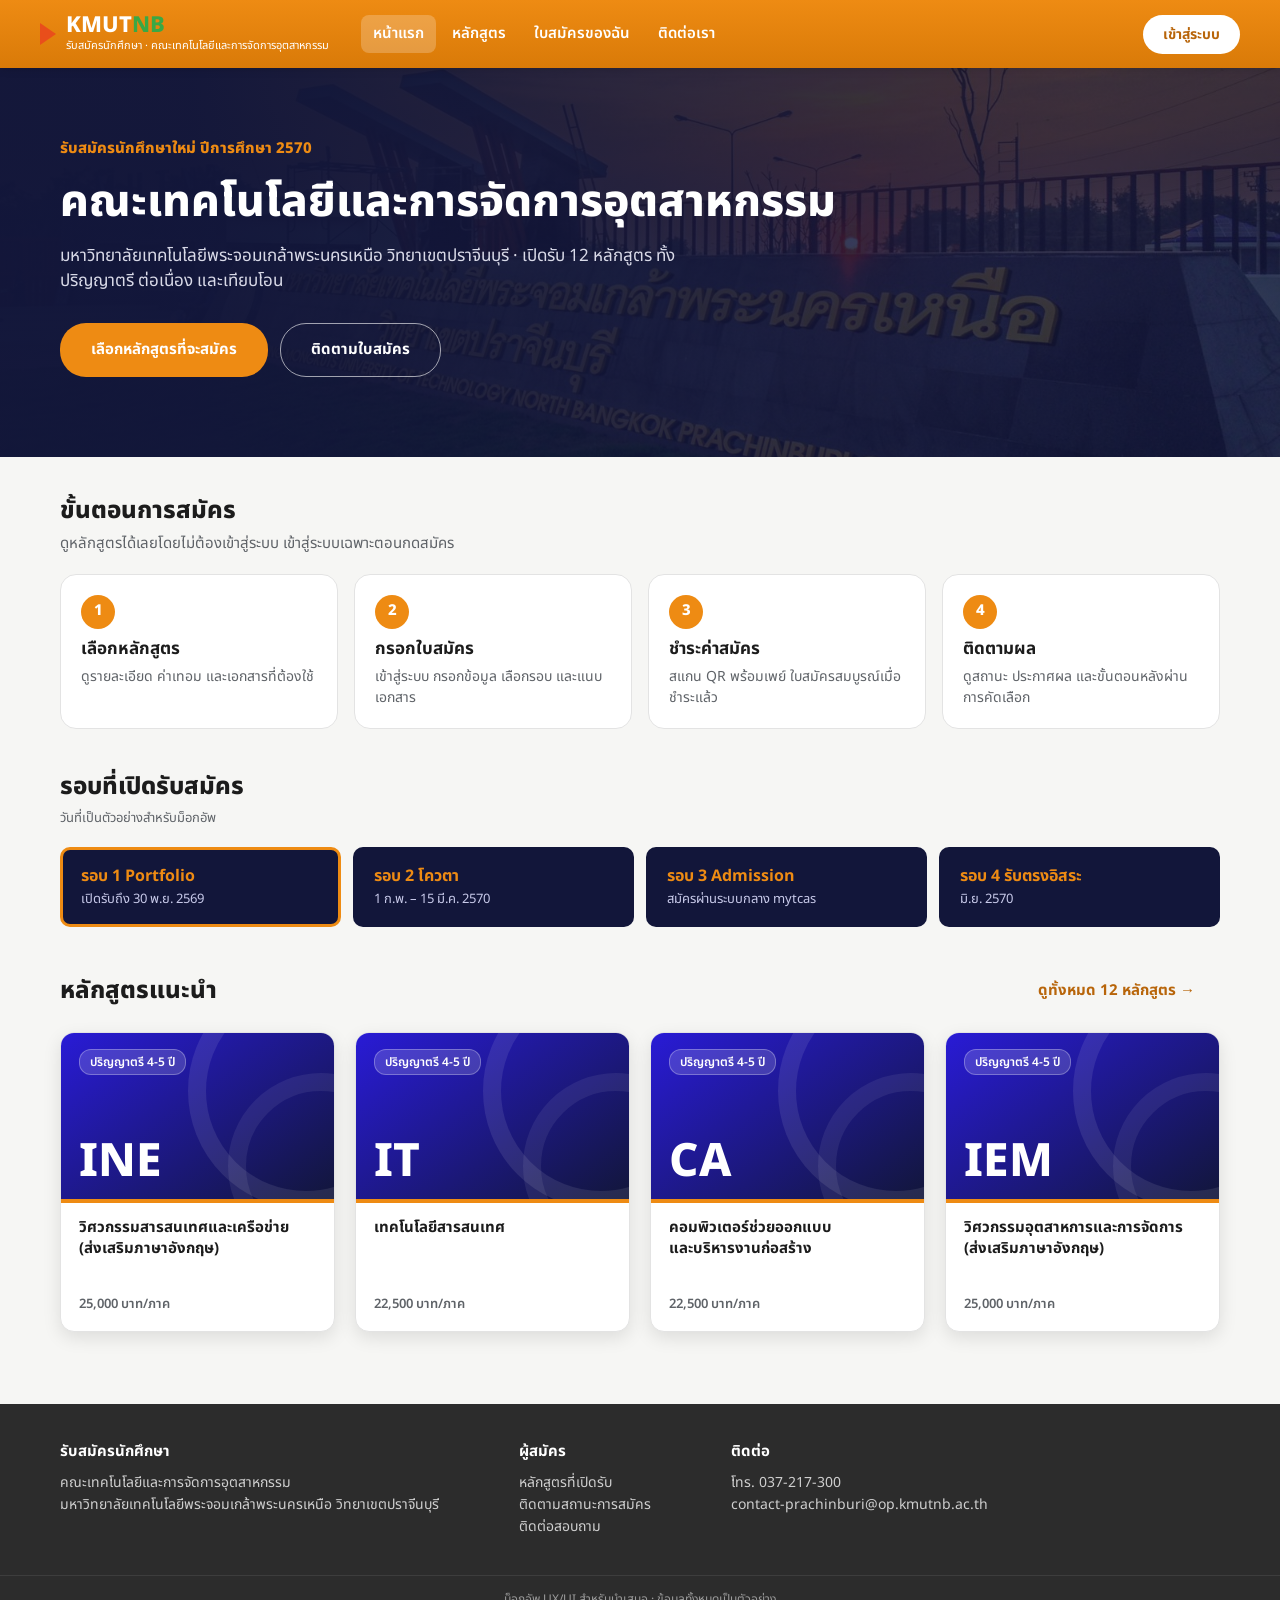
==== index.html @ 2e982b3c "Add clickable HTML mockup of the admissions flow 14 screens matching the Figma file: home, programs," ====
<!DOCTYPE html>
<html lang="th">
<head>
<meta charset="UTF-8">
<meta name="viewport" content="width=device-width, initial-scale=1.0">
<title>รับสมัครนักศึกษา | คณะเทคโนโลยีและการจัดการอุตสาหกรรม มจพ. ปราจีนบุรี</title>
<link rel="preconnect" href="https://fonts.googleapis.com">
<link href="https://fonts.googleapis.com/css2?family=Noto+Sans+Thai:wght@400;500;600;700;800&display=swap" rel="stylesheet">
<link rel="stylesheet" href="css/app.css">
</head>
<body data-nav="index.html">
<div id="header"></div>

<main id="main">
  <section class="hero">
    <img src="assets/photos/building2.jpg" alt="">
    <div class="hero-inner">
      <div class="eyebrow">รับสมัครนักศึกษาใหม่ ปีการศึกษา 2570</div>
      <h1>คณะเทคโนโลยีและการจัดการอุตสาหกรรม</h1>
      <p>มหาวิทยาลัยเทคโนโลยีพระจอมเกล้าพระนครเหนือ วิทยาเขตปราจีนบุรี · เปิดรับ 12 หลักสูตร ทั้งปริญญาตรี ต่อเนื่อง และเทียบโอน</p>
      <div class="row">
        <a class="btn btn-primary btn-lg" href="programs.html">เลือกหลักสูตรที่จะสมัคร</a>
        <a class="btn btn-ondark btn-lg" href="login.html">ติดตามใบสมัคร</a>
      </div>
    </div>
  </section>

  <div class="container page">
    <section class="home-sec">
      <h2 class="section-title">ขั้นตอนการสมัคร</h2>
      <p class="sub">ดูหลักสูตรได้เลยโดยไม่ต้องเข้าสู่ระบบ เข้าสู่ระบบเฉพาะตอนกดสมัคร</p>
      <div class="steps">
        <div class="step"><div class="num">1</div><h3>เลือกหลักสูตร</h3><p>ดูรายละเอียด ค่าเทอม และเอกสารที่ต้องใช้</p></div>
        <div class="step"><div class="num">2</div><h3>กรอกใบสมัคร</h3><p>เข้าสู่ระบบ กรอกข้อมูล เลือกรอบ และแนบเอกสาร</p></div>
        <div class="step"><div class="num">3</div><h3>ชำระค่าสมัคร</h3><p>สแกน QR พร้อมเพย์ ใบสมัครสมบูรณ์เมื่อชำระแล้ว</p></div>
        <div class="step"><div class="num">4</div><h3>ติดตามผล</h3><p>ดูสถานะ ประกาศผล และขั้นตอนหลังผ่านการคัดเลือก</p></div>
      </div>
    </section>

    <section class="home-sec">
      <h2 class="section-title">รอบที่เปิดรับสมัคร</h2>
      <p class="sub small">วันที่เป็นตัวอย่างสำหรับม็อกอัพ</p>
      <div class="rounds">
        <div class="round now"><b>รอบ 1 Portfolio</b><span>เปิดรับถึง 30 พ.ย. 2569</span></div>
        <div class="round"><b>รอบ 2 โควตา</b><span>1 ก.พ. – 15 มี.ค. 2570</span></div>
        <div class="round"><b>รอบ 3 Admission</b><span>สมัครผ่านระบบกลาง mytcas</span></div>
        <div class="round"><b>รอบ 4 รับตรงอิสระ</b><span>มิ.ย. 2570</span></div>
      </div>
    </section>

    <section class="home-sec">
      <div class="head-row">
        <h2 class="section-title">หลักสูตรแนะนำ</h2>
        <a class="btn btn-ghost" href="programs.html">ดูทั้งหมด 12 หลักสูตร →</a>
      </div>
      <div class="grid-programs" id="featured"></div>
    </section>
  </div>
</main>

<div id="footer"></div>
<script src="js/data.js"></script>
<script src="js/mock.js"></script>
<script>
  document.getElementById("featured").innerHTML =
    ["INE","IT","CA","IEM"].map(c => programCard(PROGRAMS.find(p => p.code === c))).join("");
</script>
</body>
</html>
---- css/app.css ----
/* ==========================================================================
   KMUTNB Admissions mockup — styles
   Tokens mirror the "Theme" variable collection in the Figma file.
   ========================================================================== */

:root{
  --orange-500:#EE8B13; --orange-600:#D97A08; --orange-700:#B8650A; --orange-50:#FFF5E8;
  --navy-900:#12163A; --navy-700:#1F2456;
  --ink:#1C1C1C; --charcoal:#2C2C2C; --muted:#5F6368; --line:#E3E3E3; --bg:#F6F6F4; --white:#FFFFFF;
  --green-500:#2FA84F; --green-50:#ECF8EF; --red-500:#D93F33;
  --blue-500:#2B6CDF; --blue-50:#EAF1FD; --yellow-50:#FFF8E1;
  --input-line:#CFCFCF;
  --r-sm:6px; --r-md:10px; --r-lg:16px;
  --shadow-1:0 1px 2px rgba(0,0,0,.05);
  --shadow-2:0 8px 24px rgba(0,0,0,.10);
  --header-h:68px;
  --font:"Noto Sans Thai","Segoe UI",Tahoma,sans-serif;
}

*{ box-sizing:border-box; }
html{ scroll-behavior:smooth; scroll-padding-top:calc(var(--header-h) + 16px); }
body{ margin:0; font-family:var(--font); font-size:15px; line-height:1.5; color:var(--ink); background:var(--bg); min-height:100vh; display:flex; flex-direction:column; }
main{ flex:1 0 auto; }
img{ max-width:100%; display:block; }
a{ color:inherit; }
button,input,select,textarea{ font:inherit; color:inherit; }
button{ cursor:pointer; }
h1,h2,h3,p,ul,ol,dl,dd{ margin:0; }
ul,ol{ padding:0; }
:focus-visible{ outline:3px solid var(--blue-500); outline-offset:2px; border-radius:4px; }
[hidden]{ display:none !important; }
.sr-only{ position:absolute; width:1px; height:1px; overflow:hidden; clip:rect(0 0 0 0); white-space:nowrap; }

/* page width: 1160 content (Figma: 140px side padding on 1440) / 820 for forms */
.container,.narrow{ width:100%; margin:0 auto; padding-left:20px; padding-right:20px; }
.container{ max-width:1200px; }
.narrow{ max-width:860px; }
.page{ padding-top:36px; padding-bottom:72px; }
.stack>*+*{ margin-top:20px; }
.row{ display:flex; align-items:center; gap:12px; flex-wrap:wrap; }
.spacer{ flex:1; }
.muted{ color:var(--muted); }
.small{ font-size:13px; }
.req{ color:var(--red-500); }
.opt{ color:var(--muted); font-weight:400; }

/* ---------------- Header (component: Header) ---------------- */
.skip{ position:absolute; left:-999px; top:8px; z-index:999; background:#fff; padding:8px 14px; border-radius:6px; }
.skip:focus{ left:8px; }
.topbar{ position:sticky; top:0; z-index:100; background:linear-gradient(180deg,var(--orange-500),var(--orange-600)); color:#fff; box-shadow:0 2px 8px rgba(0,0,0,.12); }
.topbar-inner{ max-width:1440px; margin:0 auto; height:var(--header-h); padding:0 40px; display:flex; align-items:center; gap:32px; }
.brand{ display:flex; align-items:center; gap:10px; text-decoration:none; flex-shrink:0; }
.brand-flag{ width:0; height:0; border-top:11px solid transparent; border-bottom:11px solid transparent; border-left:16px solid #E94E1B; }
.brand-mark{ display:block; font-size:22px; font-weight:800; line-height:1.1; }
.brand-mark .nb{ color:#3AA845; }
.brand-sub{ display:block; font-size:11px; }
.nav{ display:flex; gap:4px; }
.nav a{ padding:8px 12px; border-radius:8px; font-weight:600; text-decoration:none; }
.nav a:hover{ background:rgba(255,255,255,.14); }
.nav a[aria-current="page"]{ background:rgba(255,255,255,.22); }
.top-right{ margin-left:auto; display:flex; align-items:center; gap:8px; }
.btn-login{ background:#fff; color:var(--orange-700); font-weight:700; font-size:14px; padding:9px 20px; border-radius:22px; text-decoration:none; }
.user-chip{ display:flex; align-items:center; gap:8px; padding:4px 14px 4px 4px; border-radius:24px; background:rgba(255,255,255,.15); border:1px solid rgba(255,255,255,.3); font-weight:600; font-size:14px; text-decoration:none; }
.user-chip img{ width:32px; height:32px; border-radius:50%; object-fit:cover; }
.hamburger{ display:none; width:42px; height:42px; border:none; background:transparent; color:#fff; border-radius:10px; }
.hamburger svg{ width:22px; height:22px; fill:currentColor; }
.mobile-nav{ display:none; }

/* ---------------- Footer ---------------- */
.footer{ background:var(--charcoal); color:#CFCFCF; }
.footer-inner{ max-width:1200px; margin:0 auto; padding:36px 20px; display:flex; flex-wrap:wrap; gap:32px 80px; font-size:14px; line-height:1.6; }
.footer h4{ margin:0 0 8px; color:#fff; font-size:15px; }
.footer a{ display:block; color:#CFCFCF; text-decoration:none; }
.footer a:hover{ color:#fff; }
.footer-bottom{ border-top:1px solid #3D3D3D; padding:14px 20px; text-align:center; font-size:12px; color:#9B9B9B; }

/* ---------------- Buttons (component: Button) ---------------- */
.btn{ display:inline-flex; align-items:center; justify-content:center; gap:8px; min-height:46px; padding:12px 24px; border-radius:26px; border:1.5px solid transparent; font-size:15px; font-weight:700; text-decoration:none; white-space:nowrap; background:none; transition:background .15s,border-color .15s; }
.btn:active{ transform:translateY(1px); }
.btn-primary{ background:var(--orange-500); color:#fff; }
.btn-primary:hover{ background:var(--orange-600); }
.btn-outline{ background:#fff; color:var(--ink); border-color:#C9C9C9; }
.btn-outline:hover{ border-color:var(--ink); }
.btn-ghost{ color:var(--orange-700); }
.btn-ghost:hover{ background:var(--orange-50); }
.btn-ondark{ color:#fff; border-color:rgba(255,255,255,.6); }
.btn-ondark:hover{ border-color:#fff; background:rgba(255,255,255,.08); }
.btn-green{ background:var(--green-500); color:#fff; }
.btn-green:hover{ background:#268A41; }
.btn-lg{ min-height:52px; padding:15px 30px; }
.btn-sm{ min-height:38px; padding:7px 16px; font-size:14px; }
.btn-block{ width:100%; }

/* ---------------- Cards, badges, callouts ---------------- */
.card{ background:#fff; border:1px solid var(--line); border-radius:var(--r-lg); padding:26px 28px; }
.card>*+*{ margin-top:14px; }
.card-title{ font-size:19px; font-weight:800; }
.hint{ font-size:14px; color:var(--muted); }
.card-title+.hint{ margin-top:4px; }
.page-title{ font-size:30px; font-weight:800; line-height:1.3; }
.section-title{ font-size:24px; font-weight:800; }
.badge{ display:inline-flex; align-items:center; padding:3px 12px; border-radius:20px; font-size:13px; font-weight:700; white-space:nowrap; }
.b-navy{ background:#E7E8F3; color:var(--navy-900); }
.b-blue{ background:var(--blue-50); color:var(--blue-500); }
.b-green{ background:var(--green-50); color:#1F7A3A; }
.b-gray{ background:#EFEFEF; color:var(--muted); }
.callout{ display:flex; gap:12px; padding:14px 16px; border-radius:var(--r-md); font-size:14px; }
.callout .ic{ font-size:16px; font-weight:800; line-height:1.4; }
.callout b{ display:block; }
.callout.info{ background:var(--blue-50); color:#1C4CA3; } .callout.info .ic{ color:var(--blue-500); }
.callout.ok{ background:var(--green-50); color:#1F6A34; } .callout.ok .ic{ color:var(--green-500); }
.checklist{ list-style:none; }
.checklist li{ display:flex; gap:10px; margin:6px 0; }
.checklist li::before{ content:"✓"; color:var(--green-500); font-weight:800; }
.bullets{ padding-left:20px; }
.bullets li{ margin:6px 0; }
.summary{ display:grid; grid-template-columns:150px 1fr; gap:8px 14px; font-size:14px; }
.summary dt{ color:var(--muted); }
.summary dd{ font-weight:600; }

/* ---------------- Home ---------------- */
.hero{ position:relative; overflow:hidden; background:var(--navy-900); color:#fff; }
.hero>img{ position:absolute; inset:0; width:100%; height:100%; object-fit:cover; opacity:.35; }
.hero::after{ content:""; position:absolute; inset:0; background:linear-gradient(90deg,rgba(18,22,58,.96) 15%,rgba(18,22,58,.4) 85%); }
.hero-inner{ position:relative; z-index:1; max-width:1200px; margin:0 auto; padding:70px 20px 80px; }
.eyebrow{ color:var(--orange-500); font-weight:800; }
.hero h1{ margin:14px 0; font-size:44px; line-height:1.25; font-weight:800; }
.hero p{ max-width:660px; font-size:17px; color:#D9DAE8; }
.hero .row{ margin-top:28px; }
.home-sec+.home-sec{ margin-top:40px; }
.home-sec .sub{ margin:4px 0 18px; color:var(--muted); }
.steps{ display:grid; grid-template-columns:repeat(4,1fr); gap:16px; }
.step{ background:#fff; border:1px solid var(--line); border-radius:var(--r-lg); padding:20px; }
.step .num{ width:34px; height:34px; border-radius:50%; background:var(--orange-500); color:#fff; font-weight:800; display:flex; align-items:center; justify-content:center; margin-bottom:8px; }
.step h3{ font-size:17px; }
.step p{ margin-top:4px; font-size:14px; color:var(--muted); }
.rounds{ display:grid; grid-template-columns:repeat(4,1fr); gap:12px; }
.round{ background:var(--navy-900); border-radius:var(--r-md); padding:14px 18px; border:3px solid transparent; }
.round.now{ border-color:var(--orange-500); }
.round b{ display:block; color:var(--orange-500); font-size:16px; }
.round span{ font-size:13px; color:#C8CAEA; }
.head-row{ display:flex; align-items:center; justify-content:space-between; gap:12px; flex-wrap:wrap; margin-bottom:16px; }

/* ---------------- Program card (component: Program card) ---------------- */
.grid-programs{ display:grid; grid-template-columns:repeat(4,1fr); gap:24px 20px; }
.pcard{ display:flex; flex-direction:column; height:300px; background:#fff; border:1px solid var(--line); border-radius:14px; overflow:hidden; text-decoration:none; box-shadow:0 6px 18px rgba(0,0,0,.10); transition:transform .15s,box-shadow .15s; }
.pcard:hover{ transform:translateY(-3px); box-shadow:0 12px 26px rgba(0,0,0,.14); }
.pcard .cover{ position:relative; height:170px; flex-shrink:0; overflow:hidden; color:#fff; border-bottom:4px solid var(--orange-500);
  background:linear-gradient(145deg,#291BD6 0%,#12163A 100%); }
.pcard .cover::before,.pcard .cover::after{ content:""; position:absolute; border-radius:50%; border:18px solid rgba(255,255,255,.09); }
.pcard .cover::before{ width:200px; height:200px; right:-90px; top:-60px; }
.pcard .cover::after{ width:150px; height:150px; right:-80px; top:40px; border-color:rgba(255,255,255,.07); }
.pcard .tag{ position:absolute; left:18px; top:16px; padding:3px 10px; border-radius:12px; font-size:12px; font-weight:600; background:rgba(255,255,255,.16); border:1px solid rgba(255,255,255,.28); }
.pcard .code{ position:absolute; left:18px; bottom:14px; font-size:46px; font-weight:800; line-height:1; }
.pcard .plate{ flex:1; display:flex; flex-direction:column; padding:14px 18px 16px; }
.pcard .name{ white-space:pre-line; font-size:15px; font-weight:700; line-height:1.4; display:-webkit-box; -webkit-line-clamp:2; -webkit-box-orient:vertical; overflow:hidden; }
.pcard .fee{ margin-top:auto; font-size:13px; font-weight:600; color:var(--muted); }

/* ---------------- Programs page ---------------- */
.search{ display:flex; align-items:center; gap:10px; background:#fff; border:1.5px solid var(--line); border-radius:24px; padding:0 18px; }
.search:focus-within{ border-color:var(--orange-500); box-shadow:0 0 0 3px rgba(238,139,19,.2); }
.search svg{ width:20px; height:20px; fill:var(--muted); flex-shrink:0; }
.search input{ flex:1; border:none; outline:none; height:48px; background:none; }
.chips{ display:flex; gap:8px; flex-wrap:wrap; }
.chip{ display:inline-flex; gap:6px; align-items:center; padding:8px 16px; border-radius:22px; border:1.5px solid var(--line); background:#fff; font-size:14px; font-weight:600; }
.chip .n{ font-size:12px; font-weight:400; color:var(--muted); }
.chip[aria-pressed="true"]{ background:var(--navy-900); border-color:var(--navy-900); color:#fff; }
.chip[aria-pressed="true"] .n{ color:#C8CAEA; }
.empty{ text-align:center; padding:48px 20px; color:var(--muted); }

/* ---------------- Program detail ---------------- */
.major-hero{ position:relative; overflow:hidden; background:var(--orange-700); color:#fff; }
.major-hero>img{ position:absolute; inset:0; width:100%; height:100%; object-fit:cover; opacity:.35; }
.major-hero::after{ content:""; position:absolute; inset:0; background:linear-gradient(90deg,rgba(184,102,10,1) 5%,rgba(238,139,19,.35)); }
.major-hero .inner{ position:relative; z-index:1; max-width:1200px; margin:0 auto; padding:36px 20px 40px; }
.crumbs{ font-size:13px; }
.crumbs a{ text-decoration:none; } .crumbs a:hover{ text-decoration:underline; }
.major-hero .code{ font-size:56px; font-weight:800; line-height:1.1; }
.major-hero .en{ font-size:20px; font-weight:700; }
.major-hero .th{ font-size:15px; color:#FFE9CC; }
.two-col{ display:grid; grid-template-columns:1fr 330px; gap:24px; align-items:start; }
.aside{ position:sticky; top:calc(var(--header-h) + 20px); }
.aside>*+*{ margin-top:16px; }
.fee-box{ background:var(--navy-900); color:#fff; border-radius:var(--r-lg); padding:22px; }
.fee-box .lbl,.fee-box .per{ font-size:13px; color:#C8CAEA; }
.fee-box .amt{ font-size:32px; font-weight:800; color:var(--orange-500); }
.cols-2{ display:grid; grid-template-columns:1fr 1fr; gap:24px; }

/* ---------------- Login ---------------- */
.login{ display:grid; grid-template-columns:780fr 660fr; min-height:100vh; background:var(--ink); }
.login-photo{ position:relative; overflow:hidden; background:#000; }
.login-photo img{ width:100%; height:100%; object-fit:cover; opacity:.7; }
.login-photo .brand{ position:absolute; left:32px; top:28px; color:#fff; }
.login-photo .quote{ position:absolute; left:40px; right:40px; bottom:60px; color:#fff; font-size:30px; font-weight:800; line-height:1.4; text-shadow:0 2px 12px rgba(0,0,0,.5); }
.login-side{ display:flex; align-items:center; justify-content:center; padding:40px 20px; color:#fff; }
.login-box{ width:100%; max-width:380px; }
.login-box>*+*{ margin-top:16px; }
.login-box h1{ font-size:30px; font-weight:800; }
.login-box .lead{ font-size:14px; color:#AFAFAF; }
.login-box label{ display:block; margin-bottom:6px; font-size:14px; font-weight:700; color:#E6E6E6; }
.login-box input{ width:100%; height:46px; padding:0 12px; border:none; border-radius:var(--r-sm); background:#EDEDED; color:#111; }
.login-box .help{ font-size:12.5px; color:#9C9C9C; }
.or{ text-align:center; font-size:13px; color:#8E8E8E; }
.oauth{ display:grid; grid-template-columns:1fr 1fr; gap:10px; }
.oauth a{ display:flex; align-items:center; justify-content:center; gap:8px; height:48px; border-radius:var(--r-md); background:#222; border:1.5px solid #3D3D3D; font-weight:600; text-decoration:none; }
.oauth a:hover{ border-color:#777; }
.oauth img{ width:20px; height:20px; }

/* ---------------- Apply flow ---------------- */
.apply-for{ display:flex; align-items:center; gap:10px; flex-wrap:wrap; margin-top:8px; color:var(--muted); }
.stepper{ display:grid; grid-template-columns:repeat(6,1fr); list-style:none; margin:24px 0 20px; }
.stepper li{ display:flex; flex-direction:column; align-items:center; gap:6px; font-size:13px; font-weight:500; color:var(--muted); text-align:center; }
.stepper .dot{ width:36px; height:36px; border-radius:50%; display:flex; align-items:center; justify-content:center; background:#DADADA; color:#666; font-weight:800; font-size:14px; }
.stepper .done .dot{ background:var(--green-500); color:#fff; }
.stepper .active{ color:var(--ink); font-weight:700; }
.stepper .active .dot{ background:var(--orange-500); color:#fff; box-shadow:0 0 0 4px rgba(238,139,19,.2); }
.fields{ display:grid; grid-template-columns:1fr 1fr; gap:16px 18px; }
.full{ grid-column:1/-1; }
.field label,.field .label{ display:block; margin-bottom:6px; font-size:14px; font-weight:700; }
.field input,.field select,.field textarea{ width:100%; min-height:46px; padding:10px 12px; border:1.5px solid var(--input-line); border-radius:var(--r-sm); background:#fff; }
.field textarea{ min-height:88px; resize:vertical; }
.field input:focus,.field select:focus,.field textarea:focus{ outline:none; border-color:var(--orange-500); box-shadow:0 0 0 3px rgba(238,139,19,.2); }
.field .help{ margin-top:6px; font-size:12.5px; color:var(--muted); }
.avatar-pick{ display:flex; align-items:center; gap:16px; }
.avatar-pick .ph{ width:88px; height:88px; border-radius:50%; background:#E6E6E6; border:2px dashed #C2C2C2; flex-shrink:0; }
.radios{ display:flex; flex-wrap:wrap; gap:10px; }
.radio{ display:flex; align-items:center; gap:8px; min-height:46px; padding:0 16px 0 14px; border:1.5px solid var(--input-line); border-radius:var(--r-sm); background:#fff; font-weight:500; cursor:pointer; }
.radio input{ width:16px; height:16px; margin:0; accent-color:var(--orange-500); }
.radio:has(input:checked){ border-color:var(--orange-500); background:var(--orange-50); }
.radio.disabled{ opacity:.6; cursor:not-allowed; }
.radio.wide{ width:100%; }
.radio.wide .lbl{ flex:1; font-weight:600; }
.check{ display:flex; align-items:flex-start; gap:10px; cursor:pointer; }
.check input{ width:20px; height:20px; margin:1px 0 0; flex-shrink:0; accent-color:var(--orange-500); }
details.more{ background:#FCFCFC; border:1.5px solid var(--line); border-radius:var(--r-md); padding:0 16px; }
details.more summary{ display:flex; align-items:center; gap:10px; padding:14px 0; font-weight:700; cursor:pointer; list-style:none; }
details.more summary::-webkit-details-marker{ display:none; }
details.more summary::before{ content:"+"; color:var(--orange-700); font-size:16px; font-weight:800; width:12px; }
details.more[open] summary::before{ content:"–"; }
details.more summary .opt{ font-size:13px; }
details.more>div{ padding-bottom:18px; }
.upload{ display:flex; align-items:center; gap:14px; padding:14px 16px; border:2px dashed #C9C9C9; border-radius:var(--r-md); background:#FAFAFA; cursor:pointer; }
.upload:hover{ border-color:var(--orange-500); background:var(--orange-50); }
.upload.has{ border-style:solid; border-color:var(--green-500); background:var(--green-50); }
.upload .fi{ width:42px; height:42px; display:flex; align-items:center; justify-content:center; flex-shrink:0; border-radius:var(--r-md); background:#fff; border:1px solid var(--line); font-size:18px; font-weight:800; color:var(--muted); }
.upload.has .fi{ color:var(--green-500); }
.upload .t{ display:block; font-size:14px; font-weight:700; }
.upload.has .t{ color:#1F6A34; }
.upload .s{ display:block; font-size:12.5px; color:var(--muted); }
.upload input{ display:none; }
.form-bar{ position:sticky; bottom:0; z-index:20; background:#fff; border-top:1px solid var(--line); }
.form-bar .narrow{ display:flex; align-items:center; gap:12px; padding-top:14px; padding-bottom:14px; }
.saved{ font-size:13px; font-weight:500; color:var(--green-500); }
.qr{ width:200px; height:200px; margin:0 auto; display:flex; align-items:center; justify-content:center; border:2px dashed #BDBDBD; border-radius:12px; background:#FAFAFA; font-weight:700; color:var(--muted); }
.pay-amount{ font-size:34px; font-weight:800; color:var(--orange-700); }

/* ---------------- Modal (screen 11) ---------------- */
.modal{ position:fixed; inset:0; z-index:500; display:none; align-items:center; justify-content:center; padding:20px; background:rgba(15,15,20,.55); }
.modal.open{ display:flex; }
.modal-card{ width:100%; max-width:440px; padding:32px 28px 26px; border-radius:var(--r-lg); background:#fff; text-align:center; box-shadow:0 24px 60px rgba(0,0,0,.35); }
.modal-card>*+*{ margin-top:12px; }
.big-check{ width:74px; height:74px; margin:0 auto; border-radius:50%; background:var(--green-500); color:#fff; font-size:36px; font-weight:800; display:flex; align-items:center; justify-content:center; }
.modal-card h3{ font-size:22px; font-weight:800; }
.modal-card p{ font-size:14px; color:var(--muted); }

/* ---------------- My application ---------------- */
.app-card{ display:flex; align-items:center; gap:18px; padding:20px; background:#fff; border:1px solid var(--line); border-radius:var(--r-lg); text-decoration:none; }
.app-card:hover{ border-color:#C9C9C9; }
.app-card .code{ width:64px; height:64px; flex-shrink:0; display:flex; align-items:center; justify-content:center; border-radius:var(--r-md); background:var(--navy-900); color:var(--orange-500); font-size:18px; font-weight:800; }
.app-card h2{ font-size:16px; font-weight:700; }
.app-card .meta{ margin:4px 0 6px; font-size:13px; color:var(--muted); }
.next-steps{ list-style:none; counter-reset:n; }
.next-steps li{ counter-increment:n; position:relative; padding-left:40px; margin:10px 0; }
.next-steps li::before{ content:counter(n); position:absolute; left:0; top:0; width:28px; height:28px; border-radius:50%; background:var(--navy-900); color:#fff; font-size:13px; font-weight:800; display:flex; align-items:center; justify-content:center; }
.next-steps b{ display:block; }
.next-steps span{ font-size:13px; color:var(--muted); }
.timeline{ list-style:none; }
.timeline li{ position:relative; display:flex; gap:14px; padding-bottom:16px; }
.timeline li:last-child{ padding-bottom:0; }
.timeline li::before{ content:""; position:absolute; left:15px; top:33px; bottom:0; width:3px; background:#DDD; }
.timeline li:last-child::before{ display:none; }
.timeline li.done::before{ background:var(--green-500); }
.timeline .tdot{ position:relative; z-index:1; width:33px; height:33px; flex-shrink:0; border-radius:50%; display:flex; align-items:center; justify-content:center; font-size:14px; font-weight:800; background:#fff; border:3px solid #D0D0D0; color:#999; }
.timeline .done .tdot{ background:var(--green-500); border-color:var(--green-500); color:#fff; }
.timeline .active .tdot{ background:var(--orange-500); border-color:var(--orange-500); color:#fff; }
.timeline .tbox{ flex:1; padding:10px 16px; border:1px solid var(--line); border-radius:var(--r-md); background:#fff; }
.timeline .active .tbox{ border-color:var(--orange-500); background:var(--orange-50); }
.timeline .tname{ font-weight:700; }
.timeline .pending .tname{ color:#8A8A8A; }
.timeline .tdate{ font-size:12.5px; color:var(--muted); }
.card.passed{ background:var(--green-50); border-color:#B9E3C4; }

/* ---------------- Contact ---------------- */
.map{ position:relative; height:340px; overflow:hidden; border-radius:var(--r-lg); background:#EEEBE3; }
.map iframe{ width:100%; height:100%; border:0; display:block; }
.map .open-maps{ position:absolute; right:14px; top:14px; }
.faq details.more{ background:#fff; }
.faq details.more+details.more{ margin-top:10px; }

/* ---------------- Responsive ---------------- */
@media (max-width:1100px){
  .topbar-inner{ padding:0 20px; gap:20px; }
  .brand-sub{ display:none; }
  .grid-programs{ grid-template-columns:repeat(3,1fr); }
}
@media (max-width:900px){
  .two-col{ grid-template-columns:1fr; }
  .aside{ position:static; }
  .steps,.rounds{ grid-template-columns:repeat(2,1fr); }
  .grid-programs{ grid-template-columns:repeat(2,1fr); }
  .login{ grid-template-columns:1fr; }
  .login-photo{ height:220px; }
  .login-photo .quote{ font-size:20px; bottom:20px; }
}
@media (max-width:760px){
  .nav{ display:none; }
  .hamburger{ display:inline-flex; align-items:center; justify-content:center; }
  .user-chip .nm{ display:none; }
  .user-chip{ padding:4px; }
  .mobile-nav.open{ display:block; position:sticky; top:var(--header-h); z-index:99; background:#fff; box-shadow:var(--shadow-2); }
  .mobile-nav a{ display:block; padding:14px 20px; border-bottom:1px solid var(--line); font-weight:600; text-decoration:none; }
  .mobile-nav a[aria-current="page"]{ color:var(--orange-700); background:var(--orange-50); }
  .hero h1{ font-size:30px; }
  .hero-inner{ padding:48px 20px 56px; }
  .page-title{ font-size:24px; }
  .fields,.cols-2{ grid-template-columns:1fr; }
  .card{ padding:20px 18px; }
  .stepper .lbl{ display:none; }
  .summary{ grid-template-columns:1fr; gap:2px; }
  .summary dd{ margin-bottom:8px; }
  .btn{ white-space:normal; text-align:center; }
  .form-bar .saved{ display:none; }
  .app-card{ align-items:flex-start; }
}
@media (max-width:480px){
  .steps,.rounds{ grid-template-columns:1fr; }
  .grid-programs{ grid-template-columns:1fr; }
  .pcard{ height:auto; }
  .pcard .plate{ min-height:110px; }
}
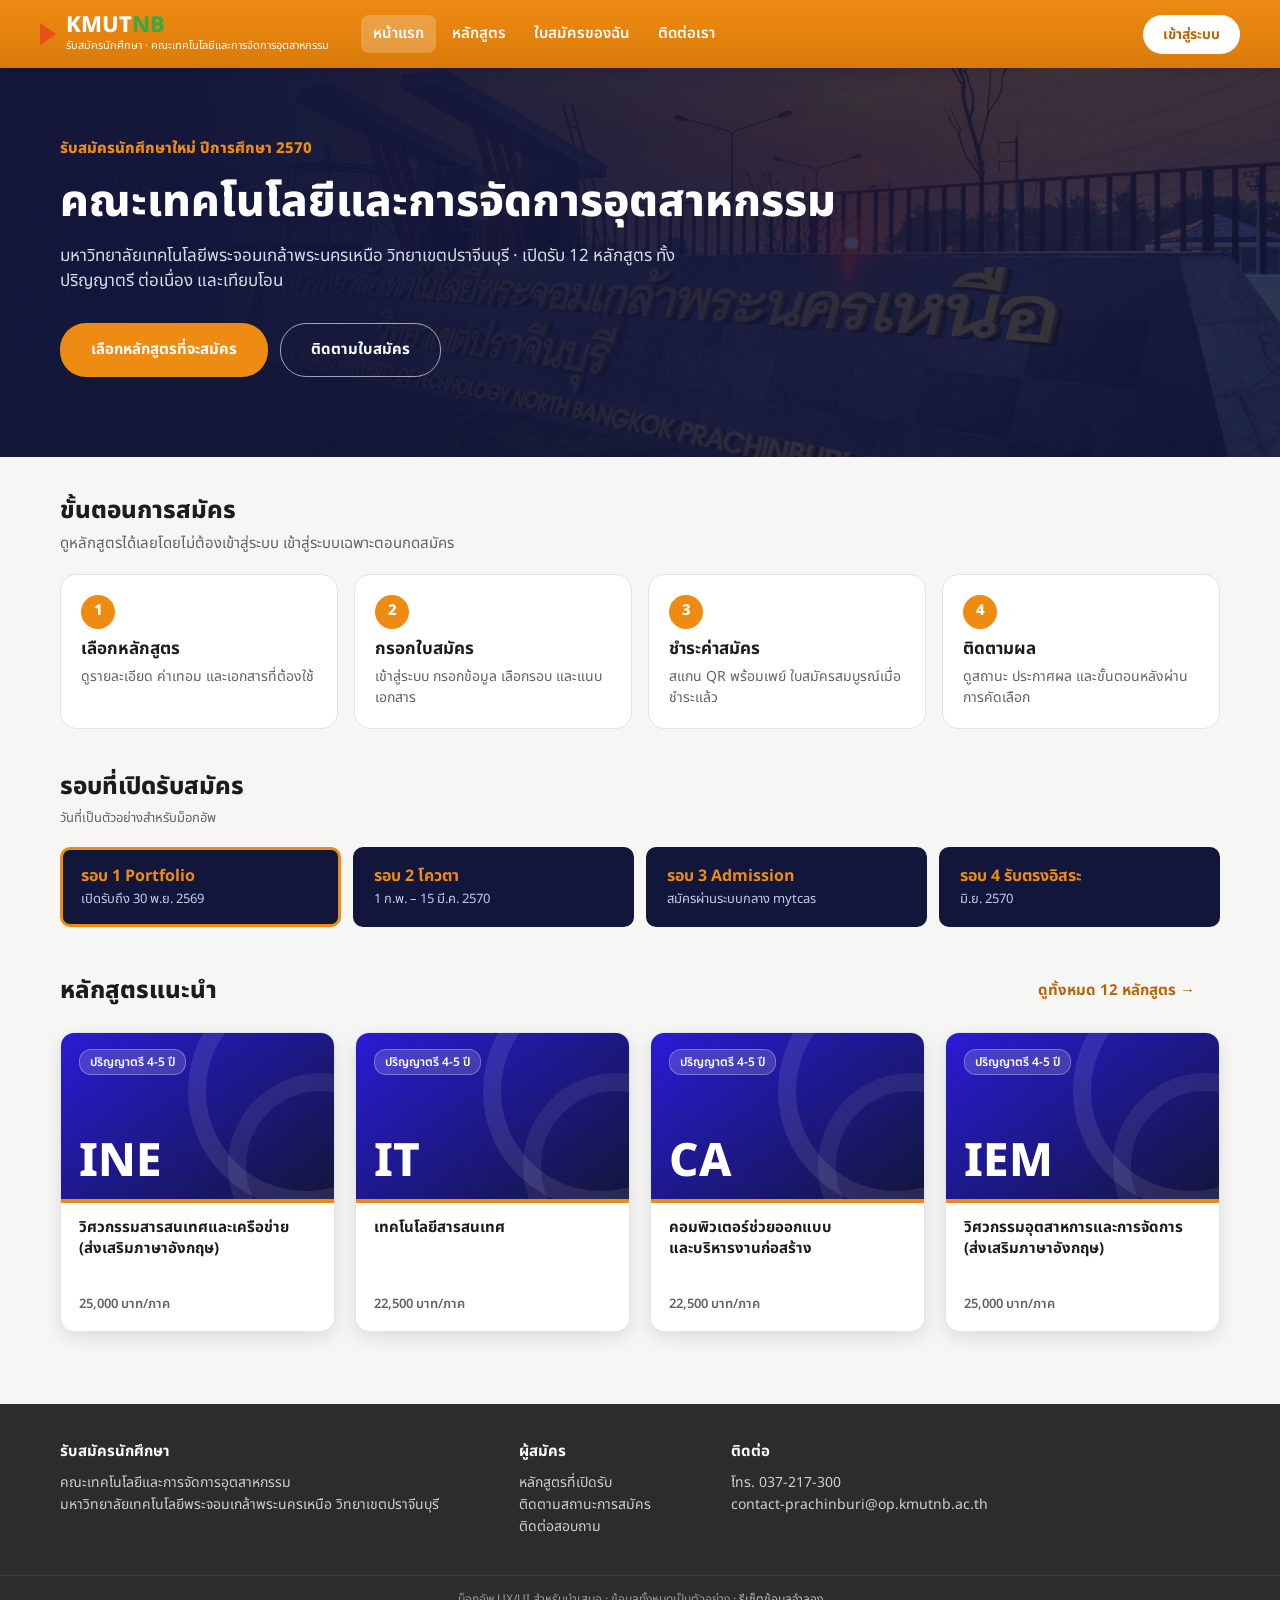
==== commit 34c5f4c4: "Make the mockup behave like the real site Sign-in state with logout, entered data carried to review " ====
--- a/index.html
+++ b/index.html
@@ -20,7 +20,7 @@
       <p>มหาวิทยาลัยเทคโนโลยีพระจอมเกล้าพระนครเหนือ วิทยาเขตปราจีนบุรี · เปิดรับ 12 หลักสูตร ทั้งปริญญาตรี ต่อเนื่อง และเทียบโอน</p>
       <div class="row">
         <a class="btn btn-primary btn-lg" href="programs.html">เลือกหลักสูตรที่จะสมัคร</a>
-        <a class="btn btn-ondark btn-lg" href="login.html">ติดตามใบสมัคร</a>
+        <a class="btn btn-ondark btn-lg" id="trackBtn" href="login.html?next=status.html">ติดตามใบสมัคร</a>
       </div>
     </div>
   </section>
@@ -63,7 +63,9 @@
 <script src="js/mock.js"></script>
 <script>
   document.getElementById("featured").innerHTML =
-    ["INE","IT","CA","IEM"].map(c => programCard(PROGRAMS.find(p => p.code === c))).join("");
+    ["INE","IT","CA","IEM"].map(c => programCard(programByCode(c))).join("");
+  /* already signed in: go straight to my applications */
+  if(Store.user) document.getElementById("trackBtn").href = "status.html";
 </script>
 </body>
 </html>
--- a/css/app.css
+++ b/css/app.css
@@ -297,6 +297,22 @@
 .faq details.more{ background:#fff; }
 .faq details.more+details.more{ margin-top:10px; }
 
+/* ---------------- Live-demo additions ---------------- */
+.btn-logout{ background:rgba(255,255,255,.15); border:1px solid rgba(255,255,255,.35); color:#fff; border-radius:20px; padding:7px 14px; font-size:13px; font-weight:600; }
+.btn-logout:hover{ background:rgba(255,255,255,.25); }
+.linklike{ background:none; border:none; padding:0; color:#BDBDBD; text-decoration:underline; font-size:12px; }
+.invalid input,.invalid select,.invalid textarea{ border-color:var(--red-500) !important; background:#FFF8F7; }
+.check.invalid{ color:var(--red-500); }
+.toast{ position:fixed; left:50%; bottom:24px; transform:translate(-50%,20px); opacity:0; pointer-events:none; z-index:999; background:var(--ink); color:#fff; padding:12px 20px; border-radius:24px; font-size:14px; transition:opacity .2s,transform .2s; max-width:calc(100% - 32px); text-align:center; }
+.toast.show{ opacity:1; transform:translate(-50%,0); }
+.demo-bar{ display:flex; align-items:center; flex-wrap:wrap; gap:10px; padding:10px 14px; border:1px dashed #E0C060; border-radius:var(--r-md); background:var(--yellow-50); font-size:13.5px; }
+.demo-bar b{ color:#7A5A00; }
+.app-list>*+*{ margin-top:10px; }
+#content>*+*{ margin-top:20px; }
+.app-card[aria-current="true"]{ border-color:var(--orange-500); box-shadow:0 0 0 3px rgba(238,139,19,.15); }
+.card.warn{ background:var(--yellow-50); border-color:#F3DE9C; }
+.b-orange{ background:var(--orange-50); color:var(--orange-700); }
+
 /* ---------------- Responsive ---------------- */
 @media (max-width:1100px){
   .topbar-inner{ padding:0 20px; gap:20px; }
@@ -315,7 +331,7 @@
 @media (max-width:760px){
   .nav{ display:none; }
   .hamburger{ display:inline-flex; align-items:center; justify-content:center; }
-  .user-chip .nm{ display:none; }
+  .user-chip .nm,.btn-logout{ display:none; }
   .user-chip{ padding:4px; }
   .mobile-nav.open{ display:block; position:sticky; top:var(--header-h); z-index:99; background:#fff; box-shadow:var(--shadow-2); }
   .mobile-nav a{ display:block; padding:14px 20px; border-bottom:1px solid var(--line); font-weight:600; text-decoration:none; }
